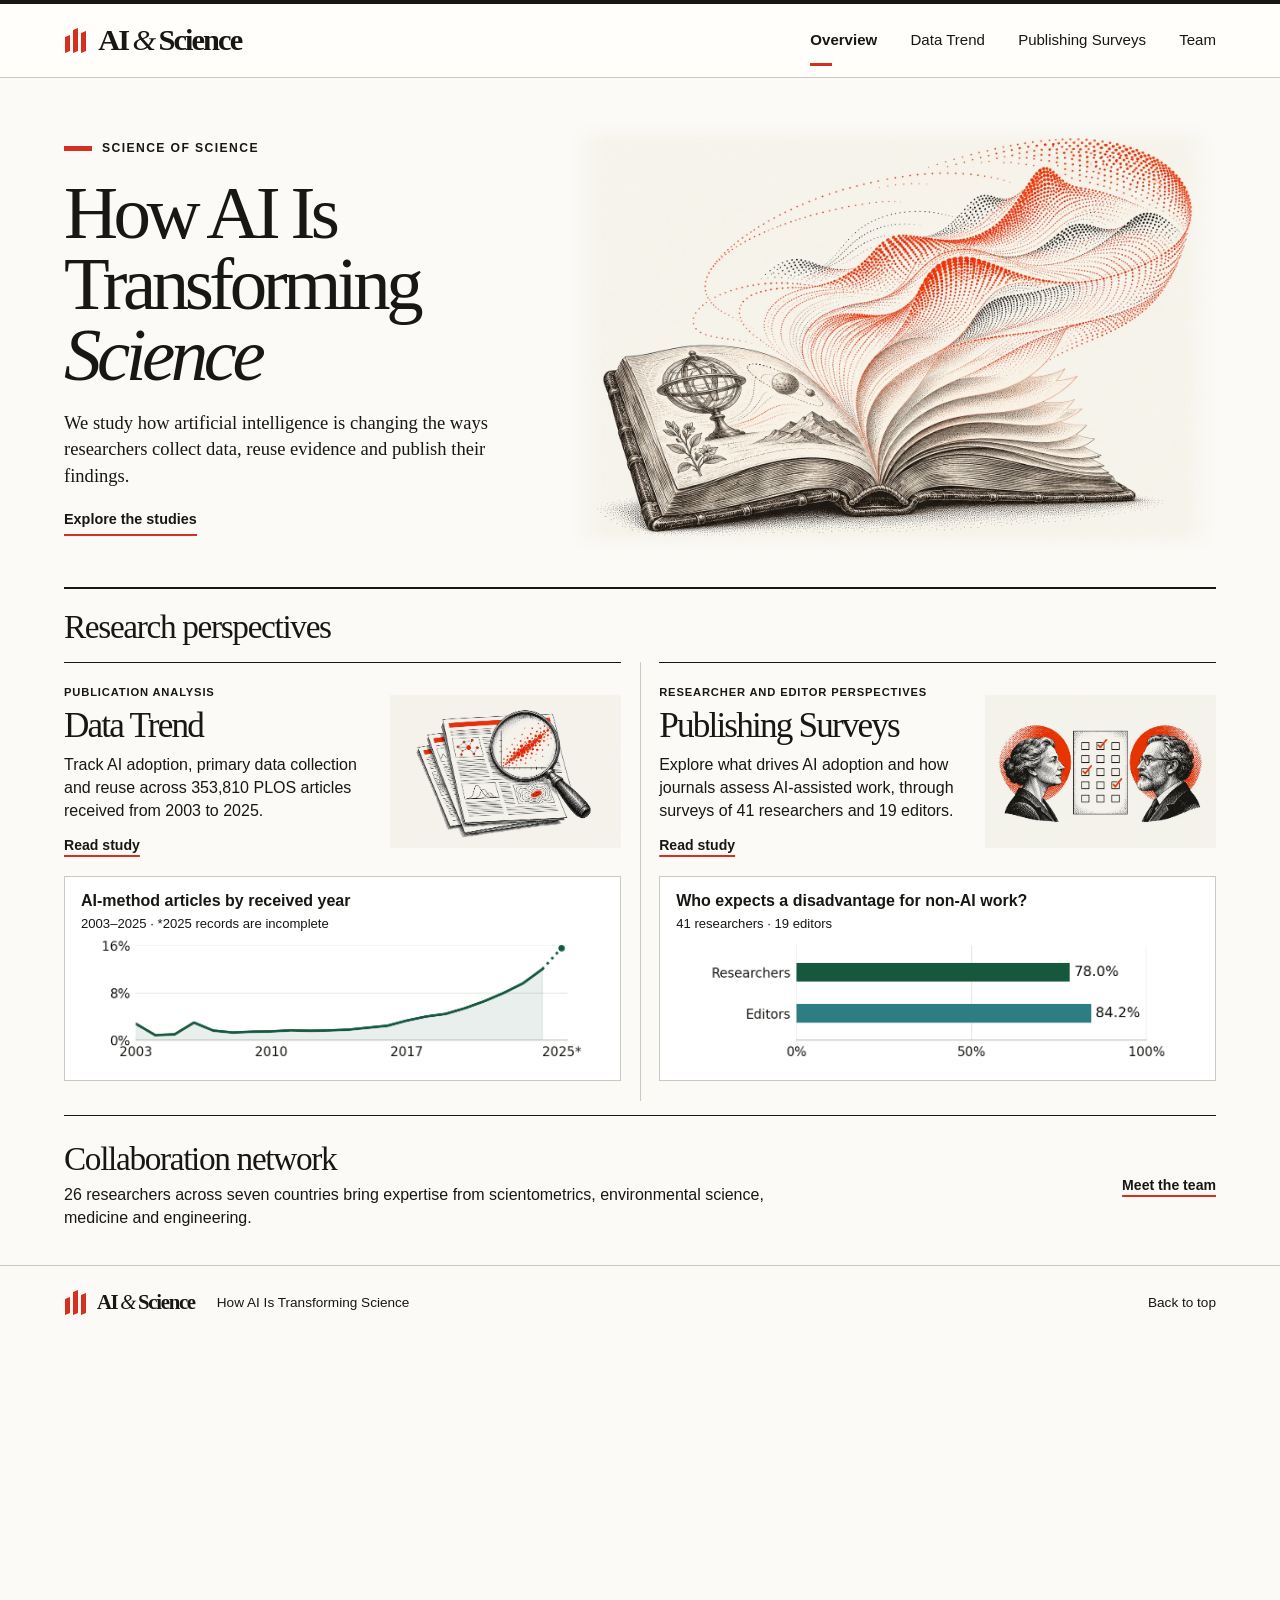
==== index.html @ 6f5b031f "Publish the AI Science project site. Co-authored-by: Cursor <cursoragent@cursor.com>" ====
<!doctype html>
<html lang="en">
<head>
  <meta charset="utf-8">
  <meta name="viewport" content="width=device-width, initial-scale=1">
  <title>How AI Is Transforming Science</title>
  <meta http-equiv="refresh" content="0; url=How_AI_Is_Transforming_Science/">
  <link rel="canonical" href="How_AI_Is_Transforming_Science/">
</head>
<body>
  <p><a href="How_AI_Is_Transforming_Science/">How AI Is Transforming Science</a></p>
</body>
</html>
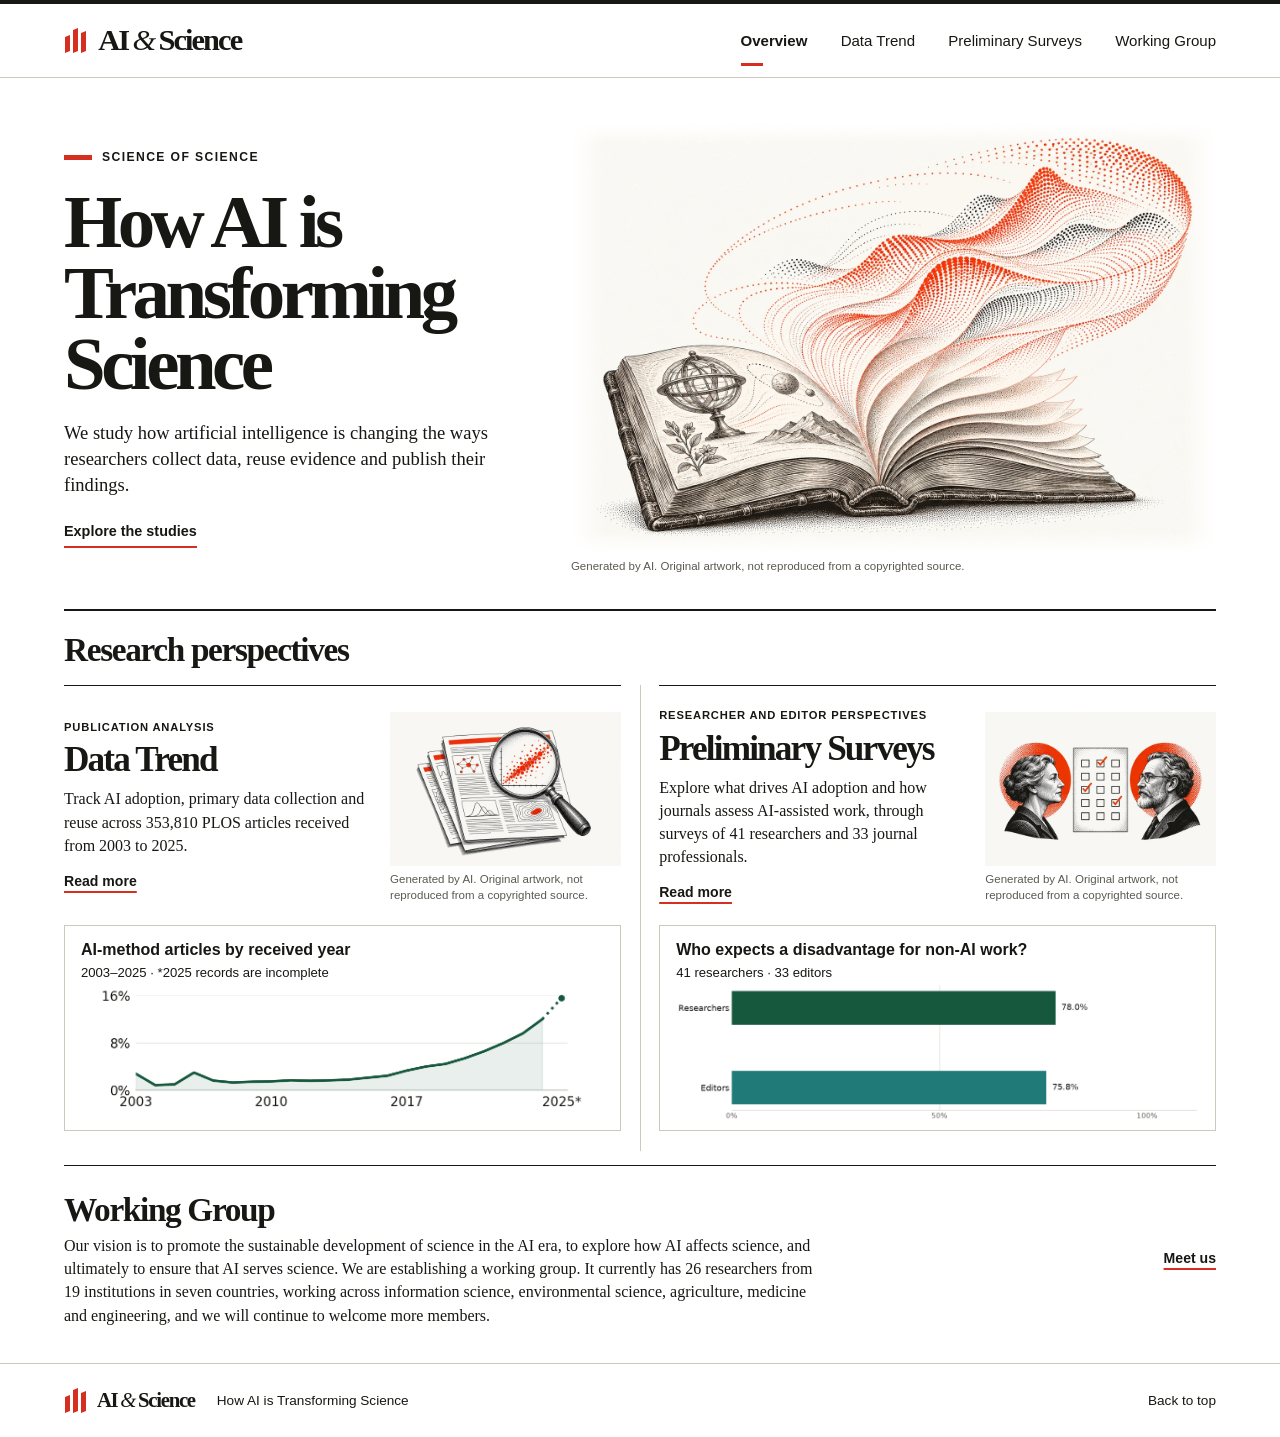
==== commit 7570311a: "Use headline case for the cover title and About us. Co-authored-by: Cursor <cursoragent@cursor.com>" ====
--- a/index.html
+++ b/index.html
@@ -3,11 +3,11 @@
 <head>
   <meta charset="utf-8">
   <meta name="viewport" content="width=device-width, initial-scale=1">
-  <title>How AI Is Transforming Science</title>
+  <title>How AI is Transforming Science</title>
   <meta http-equiv="refresh" content="0; url=How_AI_Is_Transforming_Science/">
   <link rel="canonical" href="How_AI_Is_Transforming_Science/">
 </head>
 <body>
-  <p><a href="How_AI_Is_Transforming_Science/">How AI Is Transforming Science</a></p>
+  <p><a href="How_AI_Is_Transforming_Science/">How AI is Transforming Science</a></p>
 </body>
 </html>
